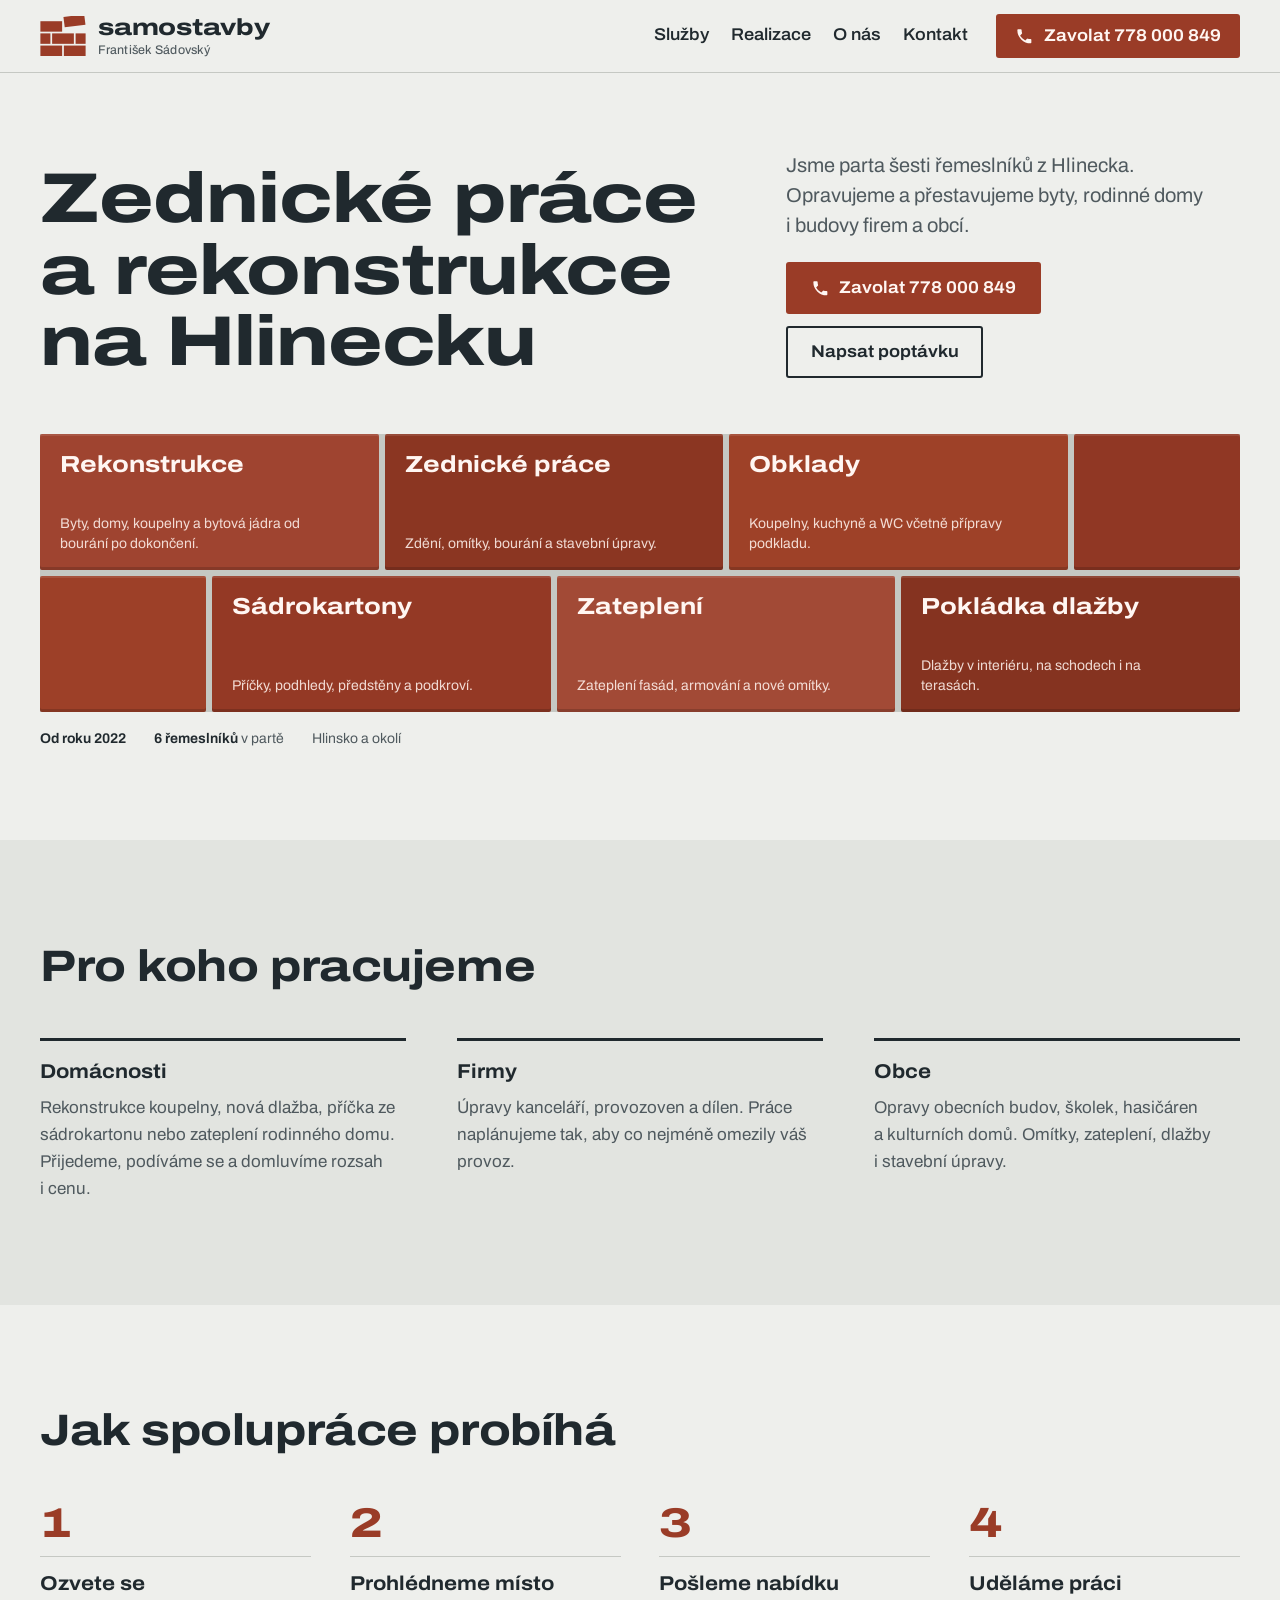
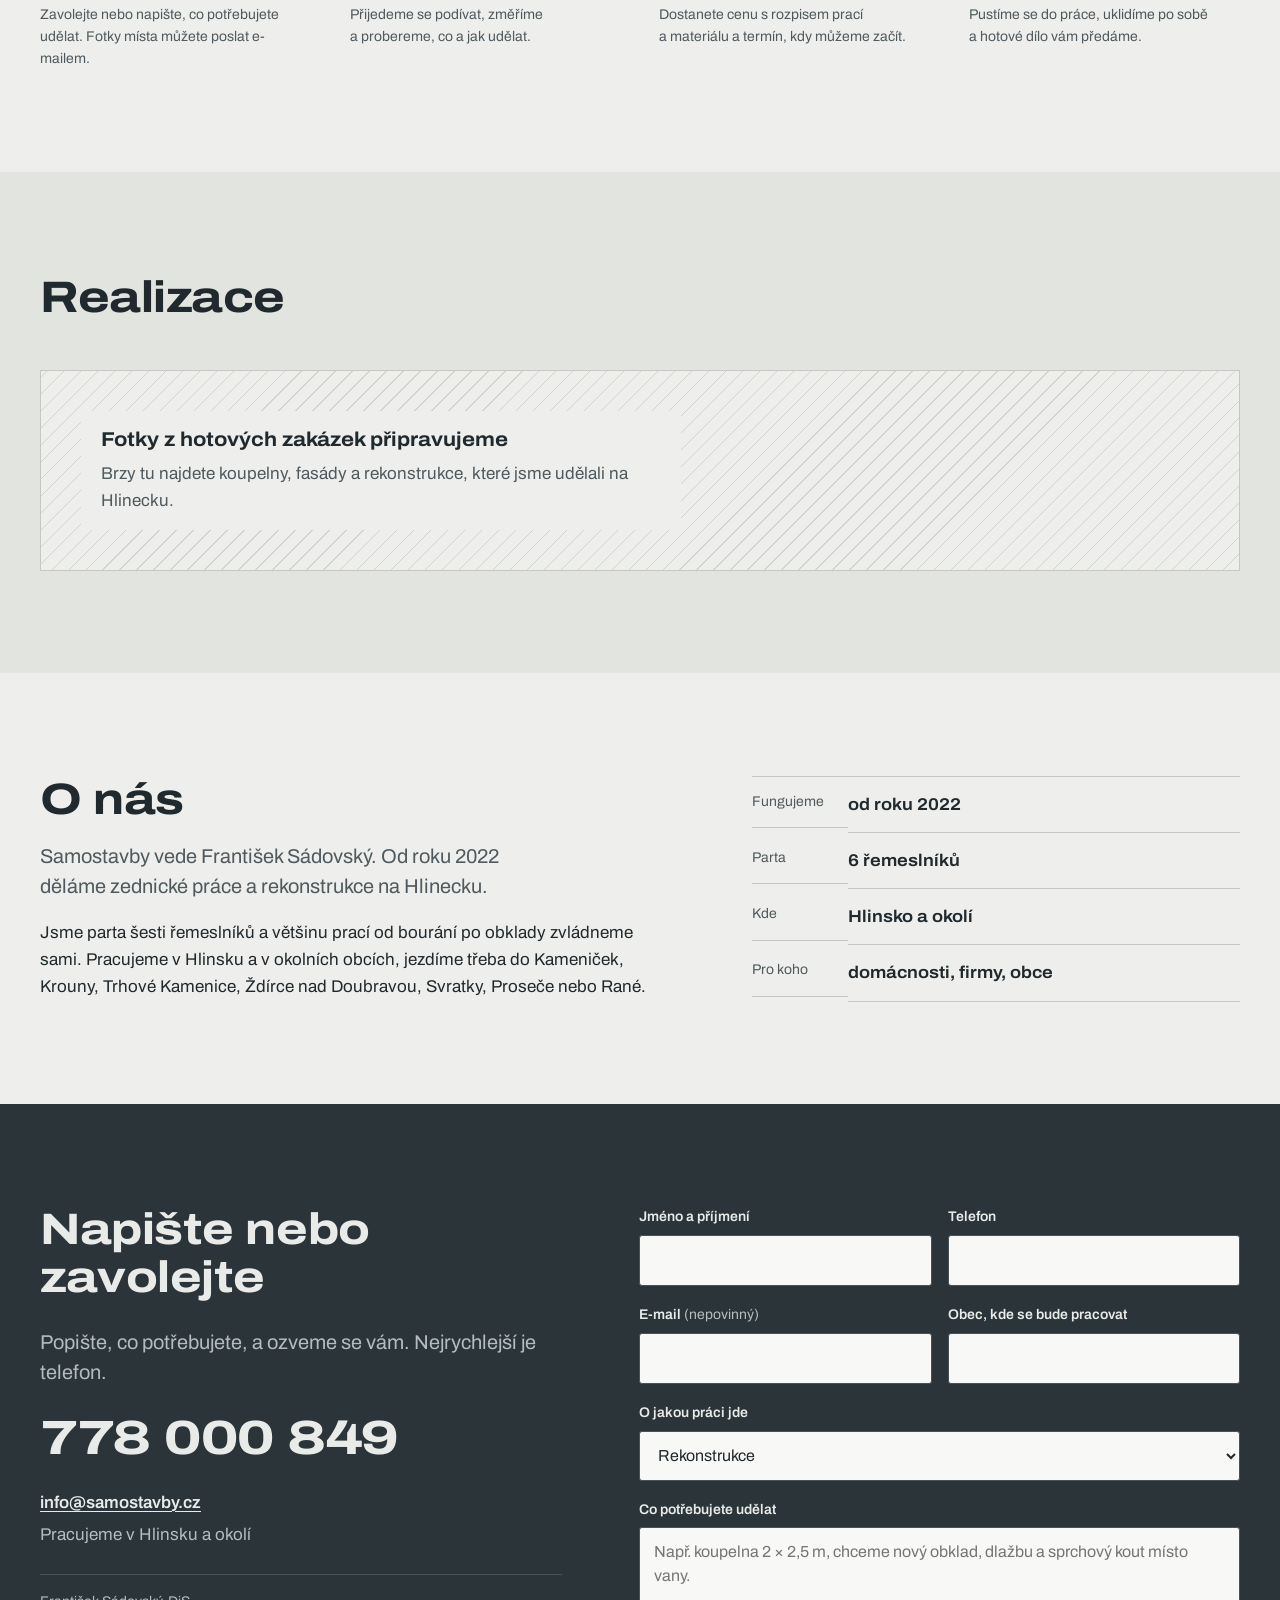
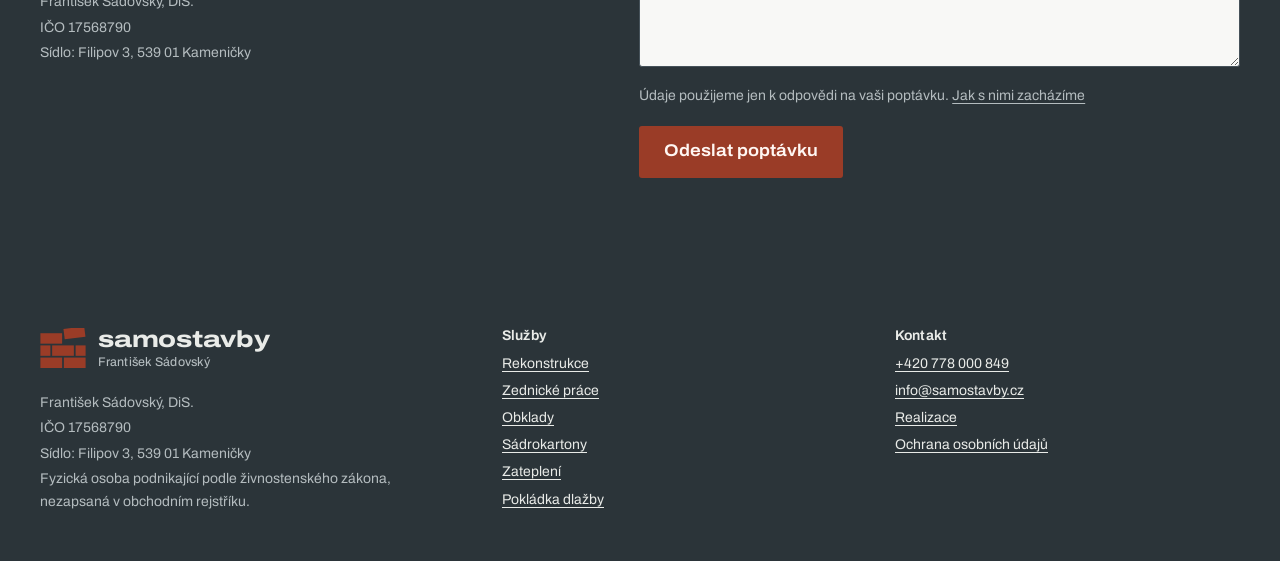
==== index.html @ be8e2268 "První verze webu samostavby.cz Statický web pro GitHub Pages: úvod se službami vyskládanými jako zeď" ====
<!doctype html>
<html lang="cs">
<head>
<meta charset="utf-8">
<meta name="viewport" content="width=device-width, initial-scale=1, viewport-fit=cover">
<title>Zednické práce a rekonstrukce Hlinsko | Samostavby</title>
<meta name="description" content="Samostavby: zednické práce, rekonstrukce bytů a domů, obklady, sádrokartony, zateplení a pokládka dlažby v Hlinsku a okolí. Parta šesti řemeslníků, pracujeme od roku 2022.">
<link rel="canonical" href="https://samostavby.cz/">
<meta property="og:type" content="website">
<meta property="og:locale" content="cs_CZ">
<meta property="og:site_name" content="Samostavby">
<meta property="og:title" content="Zednické práce a rekonstrukce Hlinsko | Samostavby">
<meta property="og:description" content="Samostavby: zednické práce, rekonstrukce bytů a domů, obklady, sádrokartony, zateplení a pokládka dlažby v Hlinsku a okolí. Parta šesti řemeslníků, pracujeme od roku 2022.">
<meta property="og:url" content="https://samostavby.cz/">
<meta property="og:image" content="https://samostavby.cz/assets/img/og.png">
<meta property="og:image:width" content="1200">
<meta property="og:image:height" content="630">
<meta name="twitter:card" content="summary_large_image">
<meta name="theme-color" content="#eeefec" media="(prefers-color-scheme: light)">
<meta name="theme-color" content="#1c2226" media="(prefers-color-scheme: dark)">
<link rel="icon" href="assets/img/favicon.svg" type="image/svg+xml">
<link rel="icon" href="assets/img/favicon-32.png" sizes="32x32" type="image/png">
<link rel="apple-touch-icon" href="assets/img/apple-touch-icon.png">
<link rel="preload" href="assets/fonts/archivo-var.woff2" as="font" type="font/woff2" crossorigin>
<link rel="stylesheet" href="assets/css/site.css">
<script type="application/ld+json">{
 "@context": "https://schema.org",
 "@type": "GeneralContractor",
 "@id": "https://samostavby.cz/#firma",
 "name": "Samostavby",
 "legalName": "František Sádovský, DiS.",
 "description": "Zednické práce, rekonstrukce, obklady, sádrokartony, zateplení a pokládka dlažby v Hlinsku a okolí.",
 "url": "https://samostavby.cz/",
 "logo": "https://samostavby.cz/assets/img/logo.png",
 "image": "https://samostavby.cz/assets/img/og.png",
 "telephone": "+420 778 000 849",
 "email": "info@samostavby.cz",
 "foundingDate": "2022-09-23",
 "founder": {
  "@type": "Person",
  "name": "František Sádovský"
 },
 "identifier": {
  "@type": "PropertyValue",
  "propertyID": "IČO",
  "value": "17568790"
 },
 "address": {
  "@type": "PostalAddress",
  "streetAddress": "Filipov 3",
  "addressLocality": "Kameničky",
  "postalCode": "539 01",
  "addressRegion": "Pardubický kraj",
  "addressCountry": "CZ"
 },
 "areaServed": [
  {
   "@type": "City",
   "name": "Hlinsko"
  },
  {
   "@type": "City",
   "name": "Kameničky"
  },
  {
   "@type": "City",
   "name": "Krouna"
  },
  {
   "@type": "City",
   "name": "Trhová Kamenice"
  },
  {
   "@type": "City",
   "name": "Ždírec nad Doubravou"
  },
  {
   "@type": "City",
   "name": "Svratka"
  },
  {
   "@type": "City",
   "name": "Proseč"
  },
  {
   "@type": "City",
   "name": "Raná"
  }
 ],
 "hasOfferCatalog": {
  "@type": "OfferCatalog",
  "name": "Stavební práce",
  "itemListElement": [
   {
    "@type": "Offer",
    "itemOffered": {
     "@type": "Service",
     "name": "Rekonstrukce",
     "url": "https://samostavby.cz/rekonstrukce.html"
    }
   },
   {
    "@type": "Offer",
    "itemOffered": {
     "@type": "Service",
     "name": "Zednické práce",
     "url": "https://samostavby.cz/zednicke-prace.html"
    }
   },
   {
    "@type": "Offer",
    "itemOffered": {
     "@type": "Service",
     "name": "Obklady",
     "url": "https://samostavby.cz/obklady.html"
    }
   },
   {
    "@type": "Offer",
    "itemOffered": {
     "@type": "Service",
     "name": "Sádrokartony",
     "url": "https://samostavby.cz/sadrokartony.html"
    }
   },
   {
    "@type": "Offer",
    "itemOffered": {
     "@type": "Service",
     "name": "Zateplení",
     "url": "https://samostavby.cz/zatepleni.html"
    }
   },
   {
    "@type": "Offer",
    "itemOffered": {
     "@type": "Service",
     "name": "Pokládka dlažby",
     "url": "https://samostavby.cz/pokladka-dlazby.html"
    }
   }
  ]
 }
}</script>
<script type="application/ld+json">{
 "@context": "https://schema.org",
 "@type": "WebSite",
 "name": "Samostavby",
 "url": "https://samostavby.cz/",
 "inLanguage": "cs"
}</script>
</head>
<body>
<a class="skip-link" href="#obsah">Přeskočit na obsah</a>
<header class="site-header">
  <div class="wrap header-inner">
    <a class="brand" href="index.html" aria-label="Samostavby, úvodní stránka">
      <svg class="brand-mark" viewBox="0 -6 52 46" aria-hidden="true" focusable="false"><rect x="0" y="0" width="25" height="12"/><rect x="28" y="-5" width="24" height="12" transform="rotate(-7 28 7)"/><rect x="0" y="14" width="11.5" height="12"/><rect x="13.5" y="14" width="25" height="12"/><rect x="40.5" y="14" width="11.5" height="12"/><rect x="0" y="28" width="25" height="12"/><rect x="27" y="28" width="25" height="12"/></svg>
      <span class="brand-text"><span class="brand-name">samostavby</span><span class="brand-sub">František Sádovský</span></span>
    </a>
    <nav class="main-nav" aria-label="Hlavní menu">
      <a href="index.html#sluzby">Služby</a>
      <a href="realizace.html">Realizace</a>
      <a href="index.html#o-nas">O nás</a>
      <a href="kontakt.html">Kontakt</a>
    </nav>
    <a class="btn btn--brick header-call" href="tel:+420778000849"><svg viewBox="0 0 24 24" aria-hidden="true" focusable="false"><path fill="currentColor" d="M6.6 10.8a15.1 15.1 0 0 0 6.6 6.6l2.2-2.2a1 1 0 0 1 1-.25 11.4 11.4 0 0 0 3.6.57 1 1 0 0 1 1 1V20a1 1 0 0 1-1 1A17 17 0 0 1 3 4a1 1 0 0 1 1-1h3.5a1 1 0 0 1 1 1c0 1.25.2 2.45.57 3.57a1 1 0 0 1-.25 1z"/></svg><span><span class="call-label">Zavolat </span>778 000 849</span></a>
  </div>
</header>

<main id="obsah">
  <section class="hero">
    <div class="wrap">
      <div class="hero-text">
        <h1>Zednické práce a rekonstrukce na Hlinecku</h1>
        <p class="lead">Jsme parta šesti řemeslníků z Hlinecka. Opravujeme a přestavujeme byty, rodinné domy i budovy firem a obcí.</p>
        <div class="actions">
          <a class="btn btn--brick" href="tel:+420778000849"><svg viewBox="0 0 24 24" aria-hidden="true" focusable="false"><path fill="currentColor" d="M6.6 10.8a15.1 15.1 0 0 0 6.6 6.6l2.2-2.2a1 1 0 0 1 1-.25 11.4 11.4 0 0 0 3.6.57 1 1 0 0 1 1 1V20a1 1 0 0 1-1 1A17 17 0 0 1 3 4a1 1 0 0 1 1-1h3.5a1 1 0 0 1 1 1c0 1.25.2 2.45.57 3.57a1 1 0 0 1-.25 1z"/></svg>Zavolat 778 000 849</a>
          <a class="btn btn--line" href="kontakt.html#poptavka">Napsat poptávku</a>
        </div>
      </div>
      <h2 class="visually-hidden" id="sluzby">Služby</h2>
      <ul class="wall" aria-label="Služby">
    <li><a class="brick b1" href="rekonstrukce.html"><span class="brick-name">Rekonstrukce</span><span class="brick-desc">Byty, domy, koupelny a bytová jádra od bourání po dokončení.</span></a></li>
    <li><a class="brick b2" href="zednicke-prace.html"><span class="brick-name">Zednické práce</span><span class="brick-desc">Zdění, omítky, bourání a stavební úpravy.</span></a></li>
    <li><a class="brick b3" href="obklady.html"><span class="brick-name">Obklady</span><span class="brick-desc">Koupelny, kuchyně a WC včetně přípravy podkladu.</span></a></li>
    <li><a class="brick b4" href="sadrokartony.html"><span class="brick-name">Sádrokartony</span><span class="brick-desc">Příčky, podhledy, předstěny a podkroví.</span></a></li>
    <li><a class="brick b5" href="zatepleni.html"><span class="brick-name">Zateplení</span><span class="brick-desc">Zateplení fasád, armování a nové omítky.</span></a></li>
    <li><a class="brick b6" href="pokladka-dlazby.html"><span class="brick-name">Pokládka dlažby</span><span class="brick-desc">Dlažby v interiéru, na schodech i na terasách.</span></a></li>
    <li aria-hidden="true"><span class="brick brick--half p1"></span></li>
    <li aria-hidden="true"><span class="brick brick--half p2"></span></li>
    <li aria-hidden="true"><span class="brick brick--half p3"></span></li>
    <li aria-hidden="true"><span class="brick brick--half p4"></span></li>
    <li aria-hidden="true"><span class="brick brick--half p5"></span></li>
    <li aria-hidden="true"><span class="brick brick--half p6"></span></li>
  </ul>
      <p class="wall-foot"><span><strong>Od roku 2022</strong></span><span><strong>6 řemeslníků</strong> v partě</span><span>Hlinsko a okolí</span></p>
    </div>
  </section>

  <section class="section section--alt" aria-labelledby="pro-koho">
    <div class="wrap">
      <div class="section-head">
        <h2 id="pro-koho">Pro koho pracujeme</h2>
      </div>
      <div class="audiences">
        <div class="audience">
          <h3>Domácnosti</h3>
          <p>Rekonstrukce koupelny, nová dlažba, příčka ze sádrokartonu nebo zateplení rodinného domu. Přijedeme, podíváme se a domluvíme rozsah i cenu.</p>
        </div>
        <div class="audience">
          <h3>Firmy</h3>
          <p>Úpravy kanceláří, provozoven a dílen. Práce naplánujeme tak, aby co nejméně omezily váš provoz.</p>
        </div>
        <div class="audience">
          <h3>Obce</h3>
          <p>Opravy obecních budov, školek, hasičáren a kulturních domů. Omítky, zateplení, dlažby i stavební úpravy.</p>
        </div>
      </div>
    </div>
  </section>

  <section class="section" aria-labelledby="postup">
    <div class="wrap">
      <div class="section-head">
        <h2 id="postup">Jak spolupráce probíhá</h2>
      </div>
      <ol class="steps">
        <li class="step"><h3>Ozvete se</h3><p>Zavolejte nebo napište, co potřebujete udělat. Fotky místa můžete poslat e-mailem.</p></li>
        <li class="step"><h3>Prohlédneme místo</h3><p>Přijedeme se podívat, změříme a probereme, co a jak udělat.</p></li>
        <li class="step"><h3>Pošleme nabídku</h3><p>Dostanete cenu s rozpisem prací a materiálu a termín, kdy můžeme začít.</p></li>
        <li class="step"><h3>Uděláme práci</h3><p>Pustíme se do práce, uklidíme po sobě a hotové dílo vám předáme.</p></li>
      </ol>
    </div>
  </section>

  <section class="section section--alt" aria-labelledby="realizace">
    <div class="wrap">
      <div class="section-head">
        <h2 id="realizace">Realizace</h2>
      </div>
      <div class="empty-state">
        <div>
          <h3>Fotky z hotových zakázek připravujeme</h3>
          <p class="muted">Brzy tu najdete koupelny, fasády a rekonstrukce, které jsme udělali na Hlinecku.</p>
        </div>
      </div>
    </div>
  </section>

  <section class="section" aria-labelledby="o-nas">
    <div class="wrap about">
      <div class="about-text">
        <h2 id="o-nas">O nás</h2>
        <p class="lead">Samostavby vede František Sádovský. Od roku 2022 děláme zednické práce a rekonstrukce na Hlinecku.</p>
        <p class="measure">Jsme parta šesti řemeslníků a většinu prací od bourání po obklady zvládneme sami. Pracujeme v Hlinsku a v okolních obcích, jezdíme třeba do Kameniček, Krouny, Trhové Kamenice, Ždírce nad Doubravou, Svratky, Proseče nebo Rané.</p>
      </div>
      <dl class="facts">
        <div><dt>Fungujeme</dt><dd>od roku 2022</dd></div>
        <div><dt>Parta</dt><dd>6 řemeslníků</dd></div>
        <div><dt>Kde</dt><dd>Hlinsko a okolí</dd></div>
        <div><dt>Pro koho</dt><dd>domácnosti, firmy, obce</dd></div>
      </dl>
    </div>
  </section>

  <section class="section contact-band" id="kontakt" aria-labelledby="kontakt-nadpis">
    <div class="wrap contact-grid">
      <div class="contact-info">
      <h2><span id="kontakt-nadpis">Napište nebo zavolejte</span></h2>
      <p class="lead">Popište, co potřebujete, a ozveme se vám. Nejrychlejší je telefon.</p>
      <a class="contact-phone" href="tel:+420778000849">778 000 849</a>
      <div class="contact-lines">
        <a href="mailto:info@samostavby.cz">info@samostavby.cz</a>
        <span class="muted">Pracujeme v Hlinsku a okolí</span>
      </div>
      <div class="legal-block">
        <span>František Sádovský, DiS.</span>
        <span>IČO 17568790</span>
        <span>Sídlo: Filipov 3, 539 01 Kameničky</span>
      </div>
    </div>
      <form class="form" data-poptavka action="https://formsubmit.co/info@samostavby.cz" method="POST">
      <input type="hidden" name="_subject" value="Nová poptávka z webu samostavby.cz">
      <input type="hidden" name="_template" value="table">
      <input type="hidden" name="_next" value="https://samostavby.cz/dekujeme.html">
      <div class="hp" aria-hidden="true"><label for="_honey">Nevyplňujte</label><input type="text" id="_honey" name="_honey" tabindex="-1" autocomplete="off"></div>
      <div class="field">
        <label for="jmeno">Jméno a příjmení</label>
        <input id="jmeno" name="Jméno" type="text" autocomplete="name" required>
      </div>
      <div class="field">
        <label for="telefon">Telefon</label>
        <input id="telefon" name="Telefon" type="tel" autocomplete="tel" inputmode="tel" required>
      </div>
      <div class="field">
        <label for="email">E-mail <span class="opt">(nepovinný)</span></label>
        <input id="email" name="email" type="email" autocomplete="email">
      </div>
      <div class="field">
        <label for="obec">Obec, kde se bude pracovat</label>
        <input id="obec" name="Obec" type="text" autocomplete="address-level2">
      </div>
      <div class="field full">
        <label for="sluzba">O jakou práci jde</label>
        <select id="sluzba" name="Služba">
          <option data-slug="rekonstrukce">Rekonstrukce</option>
          <option data-slug="zednicke-prace">Zednické práce</option>
          <option data-slug="obklady">Obklady</option>
          <option data-slug="sadrokartony">Sádrokartony</option>
          <option data-slug="zatepleni">Zateplení</option>
          <option data-slug="pokladka-dlazby">Pokládka dlažby</option>
          <option data-slug="jine">Něco jiného</option>
        </select>
      </div>
      <div class="field full">
        <label for="zprava">Co potřebujete udělat</label>
        <textarea id="zprava" name="Zpráva" required placeholder="Např. koupelna 2 × 2,5 m, chceme nový obklad, dlažbu a sprchový kout místo vany."></textarea>
      </div>
      <p class="form-note full">Údaje použijeme jen k odpovědi na vaši poptávku. <a href="ochrana-osobnich-udaju.html">Jak s nimi zacházíme</a></p>
      <div class="full actions">
        <button class="btn btn--brick" type="submit">Odeslat poptávku</button>
      </div>
      <p class="form-status full" role="status" hidden></p>
    </form>
    </div>
  </section>
</main>
<footer class="site-footer">
  <div class="wrap footer-grid">
    <div>
      <a class="brand" href="index.html" aria-label="Samostavby, úvodní stránka">
        <svg class="brand-mark" viewBox="0 -6 52 46" aria-hidden="true" focusable="false"><rect x="0" y="0" width="25" height="12"/><rect x="28" y="-5" width="24" height="12" transform="rotate(-7 28 7)"/><rect x="0" y="14" width="11.5" height="12"/><rect x="13.5" y="14" width="25" height="12"/><rect x="40.5" y="14" width="11.5" height="12"/><rect x="0" y="28" width="25" height="12"/><rect x="27" y="28" width="25" height="12"/></svg>
        <span class="brand-text"><span class="brand-name">samostavby</span><span class="brand-sub">František Sádovský</span></span>
      </a>
      <div class="footer-legal">
        <span>František Sádovský, DiS.</span>
        <span>IČO 17568790</span>
        <span>Sídlo: Filipov 3, 539 01 Kameničky</span>
        <span>Fyzická osoba podnikající podle živnostenského zákona, nezapsaná v obchodním rejstříku.</span>
      </div>
    </div>
    <nav aria-label="Služby">
      <h2>Služby</h2>
      <ul>
          <li><a href="rekonstrukce.html">Rekonstrukce</a></li>
          <li><a href="zednicke-prace.html">Zednické práce</a></li>
          <li><a href="obklady.html">Obklady</a></li>
          <li><a href="sadrokartony.html">Sádrokartony</a></li>
          <li><a href="zatepleni.html">Zateplení</a></li>
          <li><a href="pokladka-dlazby.html">Pokládka dlažby</a></li>
      </ul>
    </nav>
    <div>
      <h2>Kontakt</h2>
      <ul>
        <li><a href="tel:+420778000849">+420 778 000 849</a></li>
        <li><a href="mailto:info@samostavby.cz">info@samostavby.cz</a></li>
        <li><a href="realizace.html">Realizace</a></li>
        <li><a href="ochrana-osobnich-udaju.html">Ochrana osobních údajů</a></li>
      </ul>
    </div>
  </div>
</footer>
<script src="assets/js/site.js" defer></script>
</body>
</html>
---- assets/css/site.css ----
/* Samostavby – styly webu
   Koncept: omítka (světlé pozadí), břidlice (text), cihla (jediný výrazný prvek).
   Služby jsou na úvodní stránce vyskládané jako zeď v běhounové vazbě.
   Barvy se mění jen tady nahoře v :root (světlý režim) a v blocích pro tmavý režim. */

@font-face {
  font-family: "Archivo";
  src: url("../fonts/archivo-var.woff2") format("woff2");
  font-weight: 100 900;
  font-stretch: 62% 125%;
  font-style: normal;
  font-display: swap;
}

:root {
  /* barvy */
  --plaster: #eeefec;      /* pozadí */
  --plaster-2: #e2e4e0;    /* střídavé sekce */
  --field: #f8f8f6;        /* formulářová pole */
  --slate: #20292e;        /* text */
  --slate-2: #4f595e;      /* vedlejší text */
  --mortar: #c5c8c3;       /* spáry, linky */
  --brick: #9a3c27;        /* cihla */
  --brick-ink: #fff6f2;    /* text na cihle */
  --concrete: #2b3439;     /* tmavý pás (kontakt, patička) */
  --concrete-ink: #e9ebe8;
  --concrete-ink-2: #b4bcbf;
  --concrete-line: #46525a;
  --focus: #20292e;
  --ok: #2f6b3c;
  --err: #9b2c1d;

  /* písmo */
  --font: "Archivo", "Helvetica Neue", Arial, sans-serif;
  --step--1: 0.875rem;
  --step-0: 1.0625rem;
  --step-1: 1.25rem;
  --step-2: clamp(1.5rem, 1.2rem + 1.2vw, 2rem);
  --step-3: clamp(1.9rem, 1.4rem + 2.2vw, 2.75rem);
  --step-4: clamp(2.3rem, 1.4rem + 4vw, 4.4rem);

  /* rozměry */
  --wrap: 1200px;
  --gutter: clamp(16px, 4vw, 40px);
  --joint: 6px;
  --section: clamp(56px, 8vw, 104px);
  --radius: 3px;
}

@media (prefers-color-scheme: dark) {
  :root:not([data-theme="light"]) {
    --plaster: #1c2226;
    --plaster-2: #222a2f;
    --field: #283136;
    --slate: #e6e8e5;
    --slate-2: #a9b1b4;
    --mortar: #3a4449;
    --brick: #a8462e;
    --brick-ink: #fff6f2;
    --concrete: #14191c;
    --concrete-ink: #e6e8e5;
    --concrete-ink-2: #a9b1b4;
    --concrete-line: #333d43;
    --focus: #e6e8e5;
    --ok: #7fc28e;
    --err: #f08a78;
    color-scheme: dark;
  }
}
:root[data-theme="dark"] {
  --plaster: #1c2226;
  --plaster-2: #222a2f;
  --field: #283136;
  --slate: #e6e8e5;
  --slate-2: #a9b1b4;
  --mortar: #3a4449;
  --brick: #a8462e;
  --brick-ink: #fff6f2;
  --concrete: #14191c;
  --concrete-ink: #e6e8e5;
  --concrete-ink-2: #a9b1b4;
  --concrete-line: #333d43;
  --focus: #e6e8e5;
  --ok: #7fc28e;
  --err: #f08a78;
  color-scheme: dark;
}

/* ---------- základ ---------- */
*, *::before, *::after { box-sizing: border-box; }
html { -webkit-text-size-adjust: 100%; scroll-behavior: smooth; }
body {
  margin: 0;
  background: var(--plaster);
  color: var(--slate);
  font-family: var(--font);
  font-size: var(--step-0);
  font-weight: 400;
  font-stretch: 100%;
  line-height: 1.6;
  text-rendering: optimizeLegibility;
}
img, svg { max-width: 100%; }
img { height: auto; display: block; }
h1, h2, h3 { margin: 0; text-wrap: balance; color: inherit; }
h1 { font-size: var(--step-4); font-weight: 780; font-stretch: 125%; line-height: 1.02; letter-spacing: -0.015em; }
h2 { font-size: var(--step-3); font-weight: 740; font-stretch: 118%; line-height: 1.08; letter-spacing: -0.01em; }
h3 { font-size: var(--step-1); font-weight: 700; font-stretch: 110%; line-height: 1.25; }
p { margin: 0; }
a { color: inherit; text-decoration-thickness: 1px; text-underline-offset: 0.18em; }
a:hover { text-decoration-thickness: 2px; }
:focus-visible { outline: 3px solid var(--focus); outline-offset: 3px; border-radius: 1px; }
.visually-hidden {
  position: absolute !important; width: 1px; height: 1px; margin: -1px; padding: 0;
  overflow: hidden; clip: rect(0 0 0 0); white-space: nowrap; border: 0;
}
.skip-link { position: absolute; left: 12px; top: -60px; z-index: 50; background: var(--slate); color: var(--plaster); padding: 10px 14px; text-decoration: none; }
.skip-link:focus { top: 12px; }

.wrap { width: 100%; max-width: calc(var(--wrap) + 2 * var(--gutter)); margin-inline: auto; padding-inline: var(--gutter); }
.section { padding-block: var(--section); }
.section--alt { background: var(--plaster-2); }
.measure { max-width: 62ch; }
.lead { font-size: var(--step-1); line-height: 1.5; color: var(--slate-2); max-width: 46ch; }
.muted { color: var(--slate-2); }
.stack { display: grid; gap: 1rem; }
.section-head { display: grid; gap: 0.9rem; margin-bottom: clamp(28px, 4vw, 48px); max-width: 62ch; }

/* ---------- tlačítka ---------- */
.btn {
  display: inline-flex; align-items: center; justify-content: center; gap: 0.6em;
  min-height: 52px; padding: 0.7em 1.35em;
  font: inherit; font-weight: 650; font-stretch: 108%; line-height: 1.2;
  text-decoration: none; border: 2px solid transparent; border-radius: var(--radius);
  cursor: pointer; transition: background-color .15s ease, color .15s ease, border-color .15s ease;
}
.btn--brick { background: var(--brick); color: var(--brick-ink); }
.btn--brick:hover { background: color-mix(in oklab, var(--brick), black 18%); }
.btn--line { border-color: currentColor; color: inherit; background: transparent; }
.btn--line:hover { background: color-mix(in oklab, currentColor 10%, transparent); }
.btn svg { width: 1.1em; height: 1.1em; flex: none; }
.actions { display: flex; flex-wrap: wrap; gap: 12px; }

/* ---------- hlavička ---------- */
.site-header { background: var(--plaster); border-bottom: 1px solid var(--mortar); position: relative; z-index: 10; }
.header-inner { display: flex; align-items: center; gap: 12px 28px; flex-wrap: wrap; padding-block: 14px; }
.brand { display: inline-flex; align-items: center; gap: 12px; text-decoration: none; color: var(--slate); margin-right: auto; }
.brand-mark { width: 46px; height: 40px; flex: none; }
.brand-mark rect { fill: var(--brick); }
.brand-text { display: grid; line-height: 1; }
.brand-name { font-size: 1.45rem; font-weight: 780; font-stretch: 125%; letter-spacing: -0.01em; }
.brand-sub { font-size: 0.78rem; font-weight: 450; color: var(--slate-2); margin-top: 5px; letter-spacing: 0.01em; }
.main-nav { display: flex; gap: 4px 22px; flex-wrap: wrap; font-weight: 560; font-stretch: 106%; }
.main-nav a { text-decoration: none; padding-block: 6px; border-bottom: 2px solid transparent; }
.main-nav a:hover, .main-nav a[aria-current="page"] { border-bottom-color: var(--brick); }
.header-call { min-height: 44px; padding: 0.5em 1em; font-variant-numeric: tabular-nums; }
@media (min-width: 960px) {
  .site-header { position: sticky; top: env(safe-area-inset-top, 0px); }
}
@media (max-width: 720px) {
  .main-nav { order: 3; width: 100%; justify-content: space-between; gap: 4px 12px; border-top: 1px solid var(--mortar); padding-top: 8px; }
  .brand-name { font-size: 1.25rem; }
  .brand-mark { width: 38px; height: 33px; }
  .header-call .call-label { display: none; }
}
@media (max-width: 420px) {
  .header-inner { gap: 10px 12px; }
  .brand { gap: 9px; }
  .brand-name { font-size: 1.12rem; }
  .brand-sub { font-size: 0.72rem; }
  .header-call { padding: 0.45em 0.7em; font-size: 0.95rem; gap: 0.4em; }
}

/* ---------- úvod ---------- */
.hero { padding-block: clamp(40px, 6vw, 80px) clamp(48px, 7vw, 96px); }
.hero-text { display: grid; gap: 1.4rem; margin-bottom: clamp(32px, 5vw, 56px); }
.hero h1 { max-width: 15ch; }
.hero .lead { max-width: 52ch; }
@media (min-width: 1001px) {
  .hero-text { grid-template-columns: minmax(0, 1.5fr) minmax(0, 1fr); column-gap: clamp(32px, 5vw, 72px); align-items: end; }
  .hero-text h1 { grid-row: 1 / span 2; }
  .hero-text .lead { grid-column: 2; grid-row: 1; align-self: end; }
  .hero-text .actions { grid-column: 2; grid-row: 2; }
}

/* ---------- zeď se službami ---------- */
.wall {
  --rows: 2;
  display: grid;
  grid-template-columns: repeat(7, minmax(0, 1fr));
  grid-auto-rows: minmax(136px, auto);
  gap: var(--joint);
  background: var(--mortar);
  padding: 0;
  list-style: none;
  margin: 0;
}
.wall > li { display: contents; }
.brick {
  --tone: var(--brick);
  position: relative;
  display: flex; flex-direction: column; justify-content: space-between; gap: 10px;
  min-width: 0;
  padding: 18px 20px 16px;
  background: var(--tone);
  color: var(--brick-ink);
  text-decoration: none;
  border-radius: 2px;
  box-shadow: inset 0 2px 0 rgb(255 255 255 / 0.10), inset 0 -3px 0 rgb(0 0 0 / 0.16);
  transition: transform .18s ease, background-color .18s ease;
}
a.brick:hover { transform: translateY(-3px); --tone: color-mix(in oklab, var(--brick), black 16%); text-decoration: none; }
a.brick:focus-visible { outline-color: var(--slate); outline-offset: 4px; z-index: 1; }
.brick-name { font-size: clamp(1.1rem, 0.9rem + 0.8vw, 1.45rem); font-weight: 730; font-stretch: 118%; line-height: 1.12; }
.brick-desc { font-size: var(--step--1); line-height: 1.45; color: color-mix(in oklab, var(--brick-ink) 86%, var(--tone)); max-width: 34ch; }
.brick-more { font-size: 0.8rem; font-weight: 600; letter-spacing: 0.02em; opacity: 0.85; text-decoration: underline; text-underline-offset: 0.2em; }
.brick--half { padding: 0; }

/* odstín každé cihly je trochu jiný, jako ve skutečné zdi */
.b1 { --tone: color-mix(in oklab, var(--brick), white 4%); }
.b2 { --tone: color-mix(in oklab, var(--brick), black 7%); }
.b3 { --tone: color-mix(in oklab, var(--brick), #b8662f 12%); }
.b4 { --tone: color-mix(in oklab, var(--brick), black 3%); }
.b5 { --tone: color-mix(in oklab, var(--brick), white 7%); }
.b6 { --tone: color-mix(in oklab, var(--brick), black 10%); }
.p1 { --tone: color-mix(in oklab, var(--brick), black 5%); }
.p2 { --tone: color-mix(in oklab, var(--brick), #b8662f 10%); }
.p3 { --tone: color-mix(in oklab, var(--brick), white 3%); }
.p4 { --tone: color-mix(in oklab, var(--brick), black 9%); }
.p5 { --tone: color-mix(in oklab, var(--brick), white 6%); }
.p6 { --tone: color-mix(in oklab, var(--brick), black 4%); }

/* rozložení vazby: počítač 7 sloupců, tablet 5, mobil 3 (cihla = 2 sloupce, půlka = 1) */
.b1 { grid-area: 1 / 1 / 2 / 3; } .b2 { grid-area: 1 / 3 / 2 / 5; } .b3 { grid-area: 1 / 5 / 2 / 7; } .p1 { grid-area: 1 / 7 / 2 / 8; }
.p2 { grid-area: 2 / 1 / 3 / 2; } .b4 { grid-area: 2 / 2 / 3 / 4; } .b5 { grid-area: 2 / 4 / 3 / 6; } .b6 { grid-area: 2 / 6 / 3 / 8; }
.p3, .p4, .p5, .p6 { display: none; }

@media (max-width: 1000px) {
  .wall { grid-template-columns: repeat(5, minmax(0, 1fr)); }
  .b1 { grid-area: 1 / 1 / 2 / 3; } .b2 { grid-area: 1 / 3 / 2 / 5; } .p1 { grid-area: 1 / 5 / 2 / 6; }
  .p2 { grid-area: 2 / 1 / 3 / 2; } .b3 { grid-area: 2 / 2 / 3 / 4; } .b4 { grid-area: 2 / 4 / 3 / 6; }
  .b5 { grid-area: 3 / 1 / 4 / 3; } .b6 { grid-area: 3 / 3 / 4 / 5; } .p3 { display: block; grid-area: 3 / 5 / 4 / 6; }
}
@media (max-width: 620px) {
  .wall { grid-template-columns: repeat(3, minmax(0, 1fr)); grid-auto-rows: minmax(112px, auto); --joint: 5px; }
  .brick { padding: 14px 14px 12px; }
  .b1 { grid-area: 1 / 1 / 2 / 3; } .p1 { grid-area: 1 / 3 / 2 / 4; }
  .p2 { grid-area: 2 / 1 / 3 / 2; } .b2 { grid-area: 2 / 2 / 3 / 4; }
  .b3 { grid-area: 3 / 1 / 4 / 3; } .p3 { display: block; grid-area: 3 / 3 / 4 / 4; }
  .p4 { display: block; grid-area: 4 / 1 / 5 / 2; } .b4 { grid-area: 4 / 2 / 5 / 4; }
  .b5 { grid-area: 5 / 1 / 6 / 3; } .p5 { display: block; grid-area: 5 / 3 / 6 / 4; }
  .p6 { display: block; grid-area: 6 / 1 / 7 / 2; } .b6 { grid-area: 6 / 2 / 7 / 4; }
}

/* zeď se při načtení vyskládá zdola nahoru (jen na větších obrazovkách) */
@media (min-width: 1001px) and (prefers-reduced-motion: no-preference) {
  .wall .brick { animation: lay .42s cubic-bezier(.2,.7,.25,1) backwards; animation-delay: var(--d, 0ms); }
  .p2 { --d: 40ms; } .b4 { --d: 110ms; } .b5 { --d: 180ms; } .b6 { --d: 250ms; }
  .b1 { --d: 360ms; } .b2 { --d: 430ms; } .b3 { --d: 500ms; } .p1 { --d: 570ms; }
}
@keyframes lay {
  from { transform: translateY(-18px); opacity: 0.35; }
  to { transform: none; opacity: 1; }
}

.wall-foot { display: flex; flex-wrap: wrap; gap: 8px 28px; margin-top: 16px; font-size: var(--step--1); color: var(--slate-2); }
.wall-foot strong { color: var(--slate); font-weight: 650; }

/* ---------- pro koho ---------- */
.audiences { display: grid; grid-template-columns: repeat(3, minmax(0, 1fr)); gap: clamp(24px, 4vw, 56px); }
.audience { display: grid; gap: 0.6rem; align-content: start; padding-top: 18px; border-top: 3px solid var(--slate); }
.audience p { color: var(--slate-2); }
@media (max-width: 820px) { .audiences { grid-template-columns: 1fr; } }

/* ---------- postup ---------- */
.steps { list-style: none; margin: 0; padding: 0; display: grid; grid-template-columns: repeat(4, minmax(0, 1fr)); gap: clamp(20px, 3vw, 40px); counter-reset: step; }
.step { counter-increment: step; display: grid; gap: 0.5rem; align-content: start; }
.step::before {
  content: counter(step);
  font-size: 2.6rem; font-weight: 800; font-stretch: 125%; line-height: 1;
  color: var(--brick); font-variant-numeric: tabular-nums;
  padding-bottom: 12px; border-bottom: 1px solid var(--mortar); margin-bottom: 6px;
}
.step p { color: var(--slate-2); font-size: var(--step--1); line-height: 1.55; }
@media (max-width: 900px) { .steps { grid-template-columns: repeat(2, minmax(0, 1fr)); } }
@media (max-width: 520px) { .steps { grid-template-columns: 1fr; } }

/* ---------- realizace ---------- */
.projects { display: grid; grid-template-columns: repeat(auto-fill, minmax(min(100%, 320px), 1fr)); gap: 24px; }
.project { display: grid; gap: 10px; align-content: start; }
.project img { width: 100%; aspect-ratio: 4 / 3; object-fit: cover; background: var(--plaster-2); border-radius: var(--radius); }
.project-meta { font-size: var(--step--1); color: var(--slate-2); }
.empty-state {
  display: grid; grid-template-columns: minmax(0, 1fr) auto; gap: 24px 40px; align-items: center;
  padding: clamp(24px, 4vw, 40px);
  border: 1px solid var(--mortar);
  background-color: var(--plaster);
  /* šrafa zdiva, jak se kreslí ve stavebních výkresech */
  background-image: repeating-linear-gradient(-45deg, transparent 0 11px, color-mix(in oklab, var(--mortar) 70%, transparent) 11px 12px);
}
.empty-state > div { background: var(--plaster); padding: 16px 20px; display: grid; gap: 0.5rem; max-width: 60ch; }
.empty-state .actions { background: var(--plaster); padding: 12px; }
@media (max-width: 760px) { .empty-state { grid-template-columns: 1fr; } }

/* ---------- o nás ---------- */
.about { display: grid; grid-template-columns: minmax(0, 1.3fr) minmax(0, 1fr); gap: clamp(32px, 6vw, 88px); align-items: start; }
.about-text { display: grid; gap: 1.1rem; }
.facts { margin: 0; display: grid; grid-template-columns: auto minmax(0, 1fr); border-top: 1px solid var(--mortar); }
.facts > div { display: contents; }
.facts dt, .facts dd { margin: 0; padding: 14px 0; border-bottom: 1px solid var(--mortar); }
.facts dt { color: var(--slate-2); padding-right: 24px; font-size: var(--step--1); align-self: baseline; }
.facts dd { font-weight: 650; font-stretch: 108%; }
@media (max-width: 820px) { .about { grid-template-columns: 1fr; } }

/* ---------- kontakt ---------- */
.contact-band { background: var(--concrete); color: var(--concrete-ink); --focus: var(--concrete-ink); }
.contact-band .muted, .contact-band .lead { color: var(--concrete-ink-2); }
.contact-grid { display: grid; grid-template-columns: minmax(0, 1fr) minmax(0, 1.15fr); gap: clamp(36px, 6vw, 88px); align-items: start; }
.contact-info { display: grid; gap: 1.6rem; align-content: start; }
.contact-phone { display: inline-block; font-size: clamp(1.9rem, 1.3rem + 2.6vw, 3rem); font-weight: 780; font-stretch: 125%; line-height: 1.05; letter-spacing: -0.01em; text-decoration: none; font-variant-numeric: tabular-nums; }
.contact-phone:hover { text-decoration: underline; text-decoration-thickness: 3px; }
.contact-lines { display: grid; gap: 0.35rem; }
.contact-lines a { font-weight: 600; }
.legal-block { font-size: var(--step--1); color: var(--concrete-ink-2); border-top: 1px solid var(--concrete-line); padding-top: 1rem; display: grid; gap: 0.2rem; }
@media (max-width: 880px) { .contact-grid { grid-template-columns: 1fr; } }

/* ---------- formulář ---------- */
.form { display: grid; grid-template-columns: repeat(2, minmax(0, 1fr)); gap: 18px 16px; }
.form .full { grid-column: 1 / -1; }
.field { display: grid; gap: 6px; min-width: 0; }
.field label { font-size: var(--step--1); font-weight: 600; }
.field .opt { font-weight: 400; opacity: 0.75; }
.field input, .field select, .field textarea {
  width: 100%; min-width: 0;
  font: inherit; font-size: 1rem; color: var(--slate);
  background: var(--field); border: 1px solid var(--mortar); border-radius: var(--radius);
  padding: 12px 14px; min-height: 50px;
}
.field textarea { min-height: 140px; resize: vertical; line-height: 1.5; }
.field input:focus-visible, .field select:focus-visible, .field textarea:focus-visible { outline: 3px solid var(--brick); outline-offset: 0; border-color: transparent; }
.contact-band .field input, .contact-band .field select, .contact-band .field textarea { border-color: var(--concrete-line); }
.form-note { font-size: var(--step--1); color: var(--slate-2); }
.contact-band .form-note { color: var(--concrete-ink-2); }
.form-status { font-size: var(--step--1); font-weight: 600; }
.form-status[data-state="error"] { color: var(--err); }
.hp { position: absolute; left: -9999px; width: 1px; height: 1px; overflow: hidden; }
@media (max-width: 560px) { .form { grid-template-columns: 1fr; } }

/* ---------- stránky služeb ---------- */
.crumbs { font-size: var(--step--1); color: var(--slate-2); margin-bottom: 1.4rem; }
.crumbs ol { list-style: none; display: flex; flex-wrap: wrap; gap: 6px; margin: 0; padding: 0; }
.crumbs li + li::before { content: "/"; margin-right: 6px; color: var(--mortar); }
.crumbs a { color: inherit; }
.page-hero { padding-block: clamp(36px, 5vw, 64px) clamp(36px, 5vw, 64px); border-bottom: 1px solid var(--mortar); }
.page-hero .wrap { display: grid; gap: 1.2rem; }
.page-hero h1 { font-size: clamp(2rem, 1.3rem + 3vw, 3.6rem); max-width: 20ch; }
.service-body { display: grid; grid-template-columns: minmax(0, 1.4fr) minmax(0, 1fr); gap: clamp(32px, 6vw, 88px); align-items: start; }
.service-body h2 { font-size: var(--step-2); margin-bottom: 1rem; }
.checklist { list-style: none; margin: 0; padding: 0; display: grid; border-top: 1px solid var(--mortar); }
.checklist li { padding: 13px 0 13px 30px; border-bottom: 1px solid var(--mortar); position: relative; }
.checklist li::before {
  content: ""; position: absolute; left: 0; top: 1.15em; width: 16px; height: 8px;
  background: var(--brick); border-radius: 1px;
}
.aside-card { background: var(--plaster-2); padding: clamp(22px, 3vw, 32px); display: grid; gap: 1rem; border-top: 6px solid var(--brick); }
.aside-card .contact-phone { font-size: clamp(1.6rem, 1.2rem + 1.6vw, 2.2rem); }
@media (max-width: 860px) { .service-body { grid-template-columns: 1fr; } }

.course { display: flex; flex-wrap: wrap; gap: var(--joint); background: var(--mortar); padding: 0; list-style: none; margin: 0; }
.h-small { font-size: var(--step-2); }
.course li { flex: 1 1 180px; display: flex; }
.course a { flex: 1; display: block; padding: 14px 16px; background: var(--brick); color: var(--brick-ink); text-decoration: none; font-weight: 680; font-stretch: 112%; line-height: 1.25; border-radius: 2px; box-shadow: inset 0 2px 0 rgb(255 255 255 / 0.10), inset 0 -3px 0 rgb(0 0 0 / 0.16); }
.course a:hover { background: color-mix(in oklab, var(--brick), black 16%); }
.course li:nth-child(even) a { background: color-mix(in oklab, var(--brick), black 7%); }
.course li:nth-child(even) a:hover { background: color-mix(in oklab, var(--brick), black 20%); }

.prose { display: grid; gap: 1rem; max-width: 68ch; }
.prose h2 { font-size: var(--step-2); margin-top: 1.4rem; }
.prose ul { margin: 0; padding-left: 1.2em; display: grid; gap: 0.35rem; }

/* ---------- patička ---------- */
.site-footer { background: var(--concrete); color: var(--concrete-ink-2); padding-block: 48px 48px; font-size: var(--step--1); --focus: var(--concrete-ink); }
.contact-band + .site-footer { padding-top: 0; border-top: 0; }
.footer-grid { display: grid; grid-template-columns: minmax(0, 1.2fr) repeat(2, minmax(0, 1fr)); gap: 28px 48px; }
.contact-band + .site-footer .footer-grid {
  padding-top: 36px;
  background: linear-gradient(var(--concrete-line), var(--concrete-line)) top center / calc(100% - 2 * var(--gutter)) 1px no-repeat;
}
.site-footer .brand { color: var(--concrete-ink); }
.site-footer .brand-sub { color: var(--concrete-ink-2); }
.site-footer h2 { font-size: var(--step--1); font-weight: 650; font-stretch: 100%; color: var(--concrete-ink); margin-bottom: 0.6rem; letter-spacing: 0.01em; }
.site-footer ul { list-style: none; margin: 0; padding: 0; display: grid; gap: 0.3rem; }
.site-footer a { color: var(--concrete-ink); }
.footer-legal { display: grid; gap: 0.2rem; margin-top: 1rem; }
@media (max-width: 760px) { .footer-grid { grid-template-columns: 1fr; } }

@media (prefers-reduced-motion: reduce) {
  html { scroll-behavior: auto; }
  *, *::before, *::after { transition: none !important; animation: none !important; }
}
@media print {
  .site-header nav, .header-call, .contact-band form, .skip-link { display: none !important; }
  body { background: #fff; color: #000; }
}
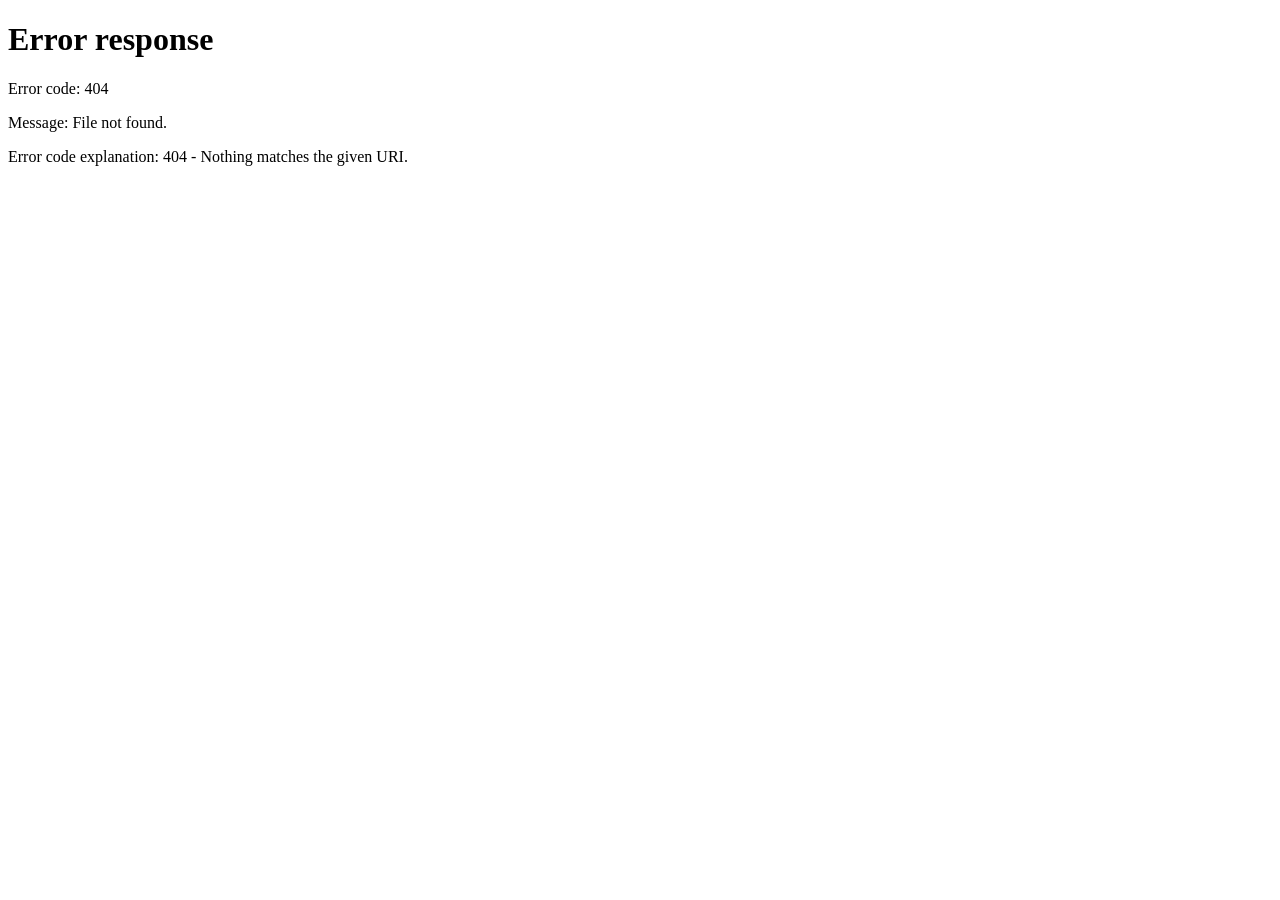
==== commit a99acab6: "Úvodní stránka na adrese /home a adresy bez .html Úvod je teď home.html (samostavby.cz/home), kořen " ====
--- a/index.html
+++ b/index.html
@@ -2,366 +2,12 @@
 <html lang="cs">
 <head>
 <meta charset="utf-8">
-<meta name="viewport" content="width=device-width, initial-scale=1, viewport-fit=cover">
-<title>Zednické práce a rekonstrukce Hlinsko | Samostavby</title>
-<meta name="description" content="Samostavby: zednické práce, rekonstrukce bytů a domů, obklady, sádrokartony, zateplení a pokládka dlažby v Hlinsku a okolí. Parta šesti řemeslníků, pracujeme od roku 2022.">
-<link rel="canonical" href="https://samostavby.cz/">
-<meta property="og:type" content="website">
-<meta property="og:locale" content="cs_CZ">
-<meta property="og:site_name" content="Samostavby">
-<meta property="og:title" content="Zednické práce a rekonstrukce Hlinsko | Samostavby">
-<meta property="og:description" content="Samostavby: zednické práce, rekonstrukce bytů a domů, obklady, sádrokartony, zateplení a pokládka dlažby v Hlinsku a okolí. Parta šesti řemeslníků, pracujeme od roku 2022.">
-<meta property="og:url" content="https://samostavby.cz/">
-<meta property="og:image" content="https://samostavby.cz/assets/img/og.png">
-<meta property="og:image:width" content="1200">
-<meta property="og:image:height" content="630">
-<meta name="twitter:card" content="summary_large_image">
-<meta name="theme-color" content="#eeefec" media="(prefers-color-scheme: light)">
-<meta name="theme-color" content="#1c2226" media="(prefers-color-scheme: dark)">
-<link rel="icon" href="assets/img/favicon.svg" type="image/svg+xml">
-<link rel="icon" href="assets/img/favicon-32.png" sizes="32x32" type="image/png">
-<link rel="apple-touch-icon" href="assets/img/apple-touch-icon.png">
-<link rel="preload" href="assets/fonts/archivo-var.woff2" as="font" type="font/woff2" crossorigin>
-<link rel="stylesheet" href="assets/css/site.css">
-<script type="application/ld+json">{
- "@context": "https://schema.org",
- "@type": "GeneralContractor",
- "@id": "https://samostavby.cz/#firma",
- "name": "Samostavby",
- "legalName": "František Sádovský, DiS.",
- "description": "Zednické práce, rekonstrukce, obklady, sádrokartony, zateplení a pokládka dlažby v Hlinsku a okolí.",
- "url": "https://samostavby.cz/",
- "logo": "https://samostavby.cz/assets/img/logo.png",
- "image": "https://samostavby.cz/assets/img/og.png",
- "telephone": "+420 778 000 849",
- "email": "info@samostavby.cz",
- "foundingDate": "2022-09-23",
- "founder": {
-  "@type": "Person",
-  "name": "František Sádovský"
- },
- "identifier": {
-  "@type": "PropertyValue",
-  "propertyID": "IČO",
-  "value": "17568790"
- },
- "address": {
-  "@type": "PostalAddress",
-  "streetAddress": "Filipov 3",
-  "addressLocality": "Kameničky",
-  "postalCode": "539 01",
-  "addressRegion": "Pardubický kraj",
-  "addressCountry": "CZ"
- },
- "areaServed": [
-  {
-   "@type": "City",
-   "name": "Hlinsko"
-  },
-  {
-   "@type": "City",
-   "name": "Kameničky"
-  },
-  {
-   "@type": "City",
-   "name": "Krouna"
-  },
-  {
-   "@type": "City",
-   "name": "Trhová Kamenice"
-  },
-  {
-   "@type": "City",
-   "name": "Ždírec nad Doubravou"
-  },
-  {
-   "@type": "City",
-   "name": "Svratka"
-  },
-  {
-   "@type": "City",
-   "name": "Proseč"
-  },
-  {
-   "@type": "City",
-   "name": "Raná"
-  }
- ],
- "hasOfferCatalog": {
-  "@type": "OfferCatalog",
-  "name": "Stavební práce",
-  "itemListElement": [
-   {
-    "@type": "Offer",
-    "itemOffered": {
-     "@type": "Service",
-     "name": "Rekonstrukce",
-     "url": "https://samostavby.cz/rekonstrukce.html"
-    }
-   },
-   {
-    "@type": "Offer",
-    "itemOffered": {
-     "@type": "Service",
-     "name": "Zednické práce",
-     "url": "https://samostavby.cz/zednicke-prace.html"
-    }
-   },
-   {
-    "@type": "Offer",
-    "itemOffered": {
-     "@type": "Service",
-     "name": "Obklady",
-     "url": "https://samostavby.cz/obklady.html"
-    }
-   },
-   {
-    "@type": "Offer",
-    "itemOffered": {
-     "@type": "Service",
-     "name": "Sádrokartony",
-     "url": "https://samostavby.cz/sadrokartony.html"
-    }
-   },
-   {
-    "@type": "Offer",
-    "itemOffered": {
-     "@type": "Service",
-     "name": "Zateplení",
-     "url": "https://samostavby.cz/zatepleni.html"
-    }
-   },
-   {
-    "@type": "Offer",
-    "itemOffered": {
-     "@type": "Service",
-     "name": "Pokládka dlažby",
-     "url": "https://samostavby.cz/pokladka-dlazby.html"
-    }
-   }
-  ]
- }
-}</script>
-<script type="application/ld+json">{
- "@context": "https://schema.org",
- "@type": "WebSite",
- "name": "Samostavby",
- "url": "https://samostavby.cz/",
- "inLanguage": "cs"
-}</script>
+<title>Samostavby</title>
+<link rel="canonical" href="https://samostavby.cz/home">
+<meta http-equiv="refresh" content="0; url=/home">
+<script>location.replace("/home" + location.search + location.hash);</script>
 </head>
 <body>
-<a class="skip-link" href="#obsah">Přeskočit na obsah</a>
-<header class="site-header">
-  <div class="wrap header-inner">
-    <a class="brand" href="index.html" aria-label="Samostavby, úvodní stránka">
-      <svg class="brand-mark" viewBox="0 -6 52 46" aria-hidden="true" focusable="false"><rect x="0" y="0" width="25" height="12"/><rect x="28" y="-5" width="24" height="12" transform="rotate(-7 28 7)"/><rect x="0" y="14" width="11.5" height="12"/><rect x="13.5" y="14" width="25" height="12"/><rect x="40.5" y="14" width="11.5" height="12"/><rect x="0" y="28" width="25" height="12"/><rect x="27" y="28" width="25" height="12"/></svg>
-      <span class="brand-text"><span class="brand-name">samostavby</span><span class="brand-sub">František Sádovský</span></span>
-    </a>
-    <nav class="main-nav" aria-label="Hlavní menu">
-      <a href="index.html#sluzby">Služby</a>
-      <a href="realizace.html">Realizace</a>
-      <a href="index.html#o-nas">O nás</a>
-      <a href="kontakt.html">Kontakt</a>
-    </nav>
-    <a class="btn btn--brick header-call" href="tel:+420778000849"><svg viewBox="0 0 24 24" aria-hidden="true" focusable="false"><path fill="currentColor" d="M6.6 10.8a15.1 15.1 0 0 0 6.6 6.6l2.2-2.2a1 1 0 0 1 1-.25 11.4 11.4 0 0 0 3.6.57 1 1 0 0 1 1 1V20a1 1 0 0 1-1 1A17 17 0 0 1 3 4a1 1 0 0 1 1-1h3.5a1 1 0 0 1 1 1c0 1.25.2 2.45.57 3.57a1 1 0 0 1-.25 1z"/></svg><span><span class="call-label">Zavolat </span>778 000 849</span></a>
-  </div>
-</header>
-
-<main id="obsah">
-  <section class="hero">
-    <div class="wrap">
-      <div class="hero-text">
-        <h1>Zednické práce a rekonstrukce na Hlinecku</h1>
-        <p class="lead">Jsme parta šesti řemeslníků z Hlinecka. Opravujeme a přestavujeme byty, rodinné domy i budovy firem a obcí.</p>
-        <div class="actions">
-          <a class="btn btn--brick" href="tel:+420778000849"><svg viewBox="0 0 24 24" aria-hidden="true" focusable="false"><path fill="currentColor" d="M6.6 10.8a15.1 15.1 0 0 0 6.6 6.6l2.2-2.2a1 1 0 0 1 1-.25 11.4 11.4 0 0 0 3.6.57 1 1 0 0 1 1 1V20a1 1 0 0 1-1 1A17 17 0 0 1 3 4a1 1 0 0 1 1-1h3.5a1 1 0 0 1 1 1c0 1.25.2 2.45.57 3.57a1 1 0 0 1-.25 1z"/></svg>Zavolat 778 000 849</a>
-          <a class="btn btn--line" href="kontakt.html#poptavka">Napsat poptávku</a>
-        </div>
-      </div>
-      <h2 class="visually-hidden" id="sluzby">Služby</h2>
-      <ul class="wall" aria-label="Služby">
-    <li><a class="brick b1" href="rekonstrukce.html"><span class="brick-name">Rekonstrukce</span><span class="brick-desc">Byty, domy, koupelny a bytová jádra od bourání po dokončení.</span></a></li>
-    <li><a class="brick b2" href="zednicke-prace.html"><span class="brick-name">Zednické práce</span><span class="brick-desc">Zdění, omítky, bourání a stavební úpravy.</span></a></li>
-    <li><a class="brick b3" href="obklady.html"><span class="brick-name">Obklady</span><span class="brick-desc">Koupelny, kuchyně a WC včetně přípravy podkladu.</span></a></li>
-    <li><a class="brick b4" href="sadrokartony.html"><span class="brick-name">Sádrokartony</span><span class="brick-desc">Příčky, podhledy, předstěny a podkroví.</span></a></li>
-    <li><a class="brick b5" href="zatepleni.html"><span class="brick-name">Zateplení</span><span class="brick-desc">Zateplení fasád, armování a nové omítky.</span></a></li>
-    <li><a class="brick b6" href="pokladka-dlazby.html"><span class="brick-name">Pokládka dlažby</span><span class="brick-desc">Dlažby v interiéru, na schodech i na terasách.</span></a></li>
-    <li aria-hidden="true"><span class="brick brick--half p1"></span></li>
-    <li aria-hidden="true"><span class="brick brick--half p2"></span></li>
-    <li aria-hidden="true"><span class="brick brick--half p3"></span></li>
-    <li aria-hidden="true"><span class="brick brick--half p4"></span></li>
-    <li aria-hidden="true"><span class="brick brick--half p5"></span></li>
-    <li aria-hidden="true"><span class="brick brick--half p6"></span></li>
-  </ul>
-      <p class="wall-foot"><span><strong>Od roku 2022</strong></span><span><strong>6 řemeslníků</strong> v partě</span><span>Hlinsko a okolí</span></p>
-    </div>
-  </section>
-
-  <section class="section section--alt" aria-labelledby="pro-koho">
-    <div class="wrap">
-      <div class="section-head">
-        <h2 id="pro-koho">Pro koho pracujeme</h2>
-      </div>
-      <div class="audiences">
-        <div class="audience">
-          <h3>Domácnosti</h3>
-          <p>Rekonstrukce koupelny, nová dlažba, příčka ze sádrokartonu nebo zateplení rodinného domu. Přijedeme, podíváme se a domluvíme rozsah i cenu.</p>
-        </div>
-        <div class="audience">
-          <h3>Firmy</h3>
-          <p>Úpravy kanceláří, provozoven a dílen. Práce naplánujeme tak, aby co nejméně omezily váš provoz.</p>
-        </div>
-        <div class="audience">
-          <h3>Obce</h3>
-          <p>Opravy obecních budov, školek, hasičáren a kulturních domů. Omítky, zateplení, dlažby i stavební úpravy.</p>
-        </div>
-      </div>
-    </div>
-  </section>
-
-  <section class="section" aria-labelledby="postup">
-    <div class="wrap">
-      <div class="section-head">
-        <h2 id="postup">Jak spolupráce probíhá</h2>
-      </div>
-      <ol class="steps">
-        <li class="step"><h3>Ozvete se</h3><p>Zavolejte nebo napište, co potřebujete udělat. Fotky místa můžete poslat e-mailem.</p></li>
-        <li class="step"><h3>Prohlédneme místo</h3><p>Přijedeme se podívat, změříme a probereme, co a jak udělat.</p></li>
-        <li class="step"><h3>Pošleme nabídku</h3><p>Dostanete cenu s rozpisem prací a materiálu a termín, kdy můžeme začít.</p></li>
-        <li class="step"><h3>Uděláme práci</h3><p>Pustíme se do práce, uklidíme po sobě a hotové dílo vám předáme.</p></li>
-      </ol>
-    </div>
-  </section>
-
-  <section class="section section--alt" aria-labelledby="realizace">
-    <div class="wrap">
-      <div class="section-head">
-        <h2 id="realizace">Realizace</h2>
-      </div>
-      <div class="empty-state">
-        <div>
-          <h3>Fotky z hotových zakázek připravujeme</h3>
-          <p class="muted">Brzy tu najdete koupelny, fasády a rekonstrukce, které jsme udělali na Hlinecku.</p>
-        </div>
-      </div>
-    </div>
-  </section>
-
-  <section class="section" aria-labelledby="o-nas">
-    <div class="wrap about">
-      <div class="about-text">
-        <h2 id="o-nas">O nás</h2>
-        <p class="lead">Samostavby vede František Sádovský. Od roku 2022 děláme zednické práce a rekonstrukce na Hlinecku.</p>
-        <p class="measure">Jsme parta šesti řemeslníků a většinu prací od bourání po obklady zvládneme sami. Pracujeme v Hlinsku a v okolních obcích, jezdíme třeba do Kameniček, Krouny, Trhové Kamenice, Ždírce nad Doubravou, Svratky, Proseče nebo Rané.</p>
-      </div>
-      <dl class="facts">
-        <div><dt>Fungujeme</dt><dd>od roku 2022</dd></div>
-        <div><dt>Parta</dt><dd>6 řemeslníků</dd></div>
-        <div><dt>Kde</dt><dd>Hlinsko a okolí</dd></div>
-        <div><dt>Pro koho</dt><dd>domácnosti, firmy, obce</dd></div>
-      </dl>
-    </div>
-  </section>
-
-  <section class="section contact-band" id="kontakt" aria-labelledby="kontakt-nadpis">
-    <div class="wrap contact-grid">
-      <div class="contact-info">
-      <h2><span id="kontakt-nadpis">Napište nebo zavolejte</span></h2>
-      <p class="lead">Popište, co potřebujete, a ozveme se vám. Nejrychlejší je telefon.</p>
-      <a class="contact-phone" href="tel:+420778000849">778 000 849</a>
-      <div class="contact-lines">
-        <a href="mailto:info@samostavby.cz">info@samostavby.cz</a>
-        <span class="muted">Pracujeme v Hlinsku a okolí</span>
-      </div>
-      <div class="legal-block">
-        <span>František Sádovský, DiS.</span>
-        <span>IČO 17568790</span>
-        <span>Sídlo: Filipov 3, 539 01 Kameničky</span>
-      </div>
-    </div>
-      <form class="form" data-poptavka action="https://formsubmit.co/info@samostavby.cz" method="POST">
-      <input type="hidden" name="_subject" value="Nová poptávka z webu samostavby.cz">
-      <input type="hidden" name="_template" value="table">
-      <input type="hidden" name="_next" value="https://samostavby.cz/dekujeme.html">
-      <div class="hp" aria-hidden="true"><label for="_honey">Nevyplňujte</label><input type="text" id="_honey" name="_honey" tabindex="-1" autocomplete="off"></div>
-      <div class="field">
-        <label for="jmeno">Jméno a příjmení</label>
-        <input id="jmeno" name="Jméno" type="text" autocomplete="name" required>
-      </div>
-      <div class="field">
-        <label for="telefon">Telefon</label>
-        <input id="telefon" name="Telefon" type="tel" autocomplete="tel" inputmode="tel" required>
-      </div>
-      <div class="field">
-        <label for="email">E-mail <span class="opt">(nepovinný)</span></label>
-        <input id="email" name="email" type="email" autocomplete="email">
-      </div>
-      <div class="field">
-        <label for="obec">Obec, kde se bude pracovat</label>
-        <input id="obec" name="Obec" type="text" autocomplete="address-level2">
-      </div>
-      <div class="field full">
-        <label for="sluzba">O jakou práci jde</label>
-        <select id="sluzba" name="Služba">
-          <option data-slug="rekonstrukce">Rekonstrukce</option>
-          <option data-slug="zednicke-prace">Zednické práce</option>
-          <option data-slug="obklady">Obklady</option>
-          <option data-slug="sadrokartony">Sádrokartony</option>
-          <option data-slug="zatepleni">Zateplení</option>
-          <option data-slug="pokladka-dlazby">Pokládka dlažby</option>
-          <option data-slug="jine">Něco jiného</option>
-        </select>
-      </div>
-      <div class="field full">
-        <label for="zprava">Co potřebujete udělat</label>
-        <textarea id="zprava" name="Zpráva" required placeholder="Např. koupelna 2 × 2,5 m, chceme nový obklad, dlažbu a sprchový kout místo vany."></textarea>
-      </div>
-      <p class="form-note full">Údaje použijeme jen k odpovědi na vaši poptávku. <a href="ochrana-osobnich-udaju.html">Jak s nimi zacházíme</a></p>
-      <div class="full actions">
-        <button class="btn btn--brick" type="submit">Odeslat poptávku</button>
-      </div>
-      <p class="form-status full" role="status" hidden></p>
-    </form>
-    </div>
-  </section>
-</main>
-<footer class="site-footer">
-  <div class="wrap footer-grid">
-    <div>
-      <a class="brand" href="index.html" aria-label="Samostavby, úvodní stránka">
-        <svg class="brand-mark" viewBox="0 -6 52 46" aria-hidden="true" focusable="false"><rect x="0" y="0" width="25" height="12"/><rect x="28" y="-5" width="24" height="12" transform="rotate(-7 28 7)"/><rect x="0" y="14" width="11.5" height="12"/><rect x="13.5" y="14" width="25" height="12"/><rect x="40.5" y="14" width="11.5" height="12"/><rect x="0" y="28" width="25" height="12"/><rect x="27" y="28" width="25" height="12"/></svg>
-        <span class="brand-text"><span class="brand-name">samostavby</span><span class="brand-sub">František Sádovský</span></span>
-      </a>
-      <div class="footer-legal">
-        <span>František Sádovský, DiS.</span>
-        <span>IČO 17568790</span>
-        <span>Sídlo: Filipov 3, 539 01 Kameničky</span>
-        <span>Fyzická osoba podnikající podle živnostenského zákona, nezapsaná v obchodním rejstříku.</span>
-      </div>
-    </div>
-    <nav aria-label="Služby">
-      <h2>Služby</h2>
-      <ul>
-          <li><a href="rekonstrukce.html">Rekonstrukce</a></li>
-          <li><a href="zednicke-prace.html">Zednické práce</a></li>
-          <li><a href="obklady.html">Obklady</a></li>
-          <li><a href="sadrokartony.html">Sádrokartony</a></li>
-          <li><a href="zatepleni.html">Zateplení</a></li>
-          <li><a href="pokladka-dlazby.html">Pokládka dlažby</a></li>
-      </ul>
-    </nav>
-    <div>
-      <h2>Kontakt</h2>
-      <ul>
-        <li><a href="tel:+420778000849">+420 778 000 849</a></li>
-        <li><a href="mailto:info@samostavby.cz">info@samostavby.cz</a></li>
-        <li><a href="realizace.html">Realizace</a></li>
-        <li><a href="ochrana-osobnich-udaju.html">Ochrana osobních údajů</a></li>
-      </ul>
-    </div>
-  </div>
-</footer>
-<script src="assets/js/site.js" defer></script>
+<p><a href="/home">Pokračovat na úvodní stránku Samostavby</a></p>
 </body>
 </html>
